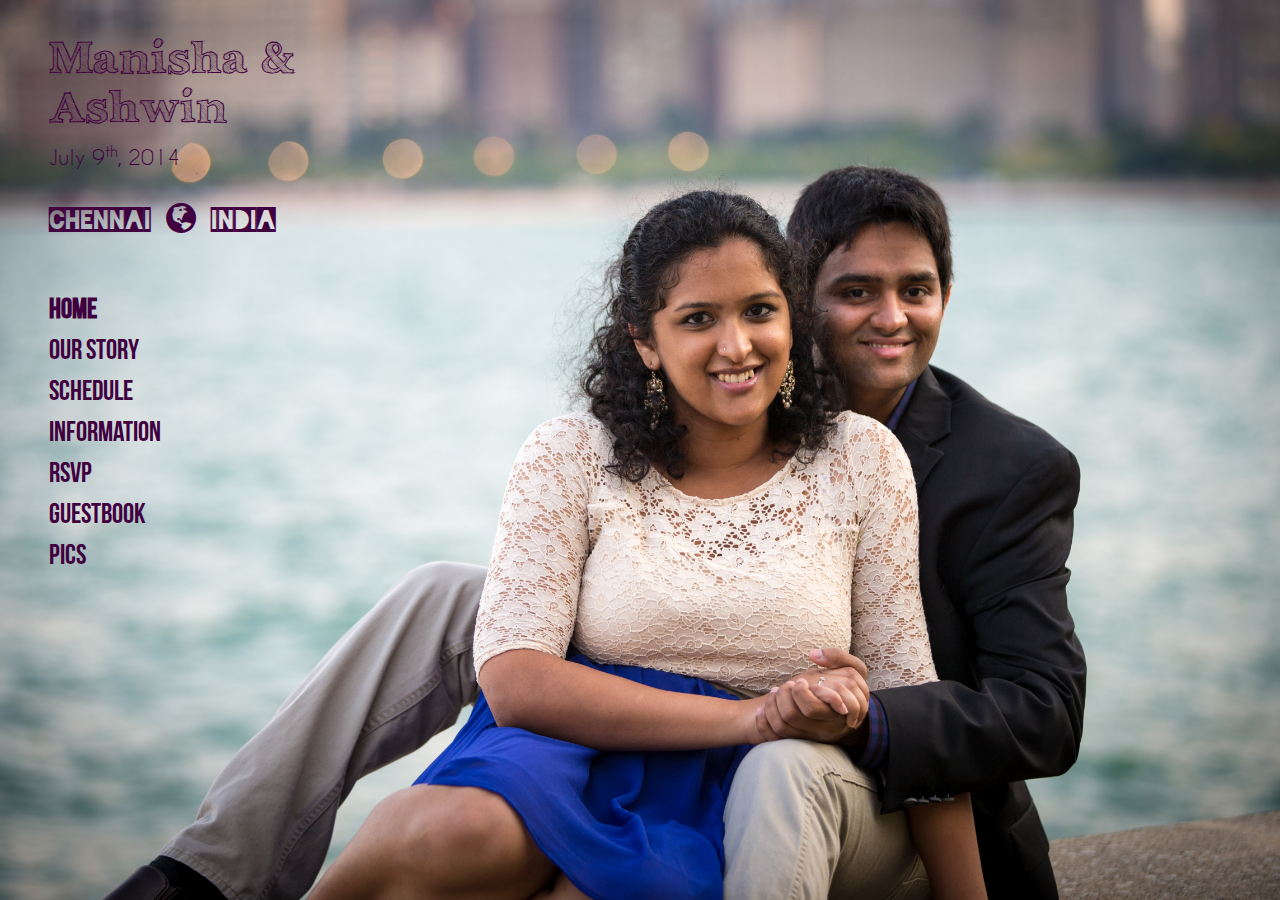
==== index.html @ 6dce94f0 "Adding subdirectories to repo." ====
<!DOCTYPE html>
<html lang="en">
	<head>
		<meta charset="utf-8">
		<meta http-equiv="X-UA-Compatible" content="IE=edge">
		<meta name="viewport" content="width=device-width, initial-scale=1">
		<title>M | A </title>

		<!-- Bootstrap -->
		<link href="css/bootstrap.css" rel="stylesheet">
		<link href="css/bootstrap-theme.css" rel="stylesheet">
		<link href="css/simple.css" rel="stylesheet">
	</head>
	<body>
		<div class = "container"> <!-- col-xs-12 col-sm-12 col-md-12 col-lg-12  -->
			<div class = "row">
				<div class="col-xs-3 col-sm-3 col-md-3 col-lg-3 purple">
					<div class = "row">
						<h1 class="names">Manisha  &  Ashwin</h1>
						<p class = "date"> July 9<sup>th</sup>, 2014</p>
					</div>
					<div class = "row place">
						<h2>Chennai <span class="glyphicon glyphicon-globe "></span> India</h2>
					</div>
					<div class = "row links">
						<ul class="nav nav-tabs nav-stacked">
							<li class="active" id="home">HOME</li>
							<li id="story">OUR STORY</li>
							<li id="sched">SCHEDULE</li>
							<li id="info">INFORMATION</li>
							<li id="rsvp">RSVP</li>
							<li id="gb">GUESTBOOK</li>
							<li id="pics">PICS</li>
						</ul>
					</div>
				</div>
				<div class="col-lg-9 col-md-9 col-sm-9 col-xs-9 content flash">
				
				</div>
			</div>
		</div>

		<script src="https://ajax.googleapis.com/ajax/libs/jquery/1.11.0/jquery.min.js"></script>
		<script src="js/bootstrap.js"></script>
		<script src="js/modal.js"></script>
		<script src="js/carousel.js"></script>
		<script src="js/transition.js"></script>
		<script src="js/script.js"></script>
	</body>
</html>
---- css/simple.css ----
body, div, row{
background-color: rgba(255, 255, 255, 0);
/*display: inline-block; */
}

row {
display: inline-block;
}

html {
padding: 1% 1% 0% 0%;
  background: url(../pics/export-11.jpg) no-repeat center center fixed; 
  -webkit-background-size: cover;
  -moz-background-size: cover;
  -o-background-size: cover;
  background-size: cover;
}

@font-face {
  font-family: KGSecondChancesSketch;
  src: url(../fonts/KGSecondChancesSketch.woff) format('woff'), url(../fonts/KGSecondChancesSketch.ttf) format('truetype');
}

@font-face {
  font-family: KGSecondChancesSolid;
  src: url(../fonts/KGSecondChancesSolid.woff) format('woff'), url(../fonts/KGSecondChancesSolid.ttf) format('truetype');
}

@font-face {
  font-family: LoveYaLikeASister;
  src: url(../fonts/LoveYaLikeASister.woff) format('woff'), url(../fonts/LoveYaLikeASister.ttf) format('truetype');
}

@font-face {
font-family: urban;
src: url(../fonts/urban.woff) format('woff'), url(../fonts/urban.ttf) format('truetype');
}
  
@font-face {
font-family: Archistico_Bold;
src: url(../fonts/Archistico_Bold.woff) format('woff'), url(../fonts/Archistico_Bold.ttf) format('truetype');
}

@font-face {
font-family: Archistico_Simple;
src: url(../fonts/Archistico_Simple.woff) format('woff'), url(../fonts/Archistico_Simple.ttf) format('truetype');
}

@font-face {
font-family: Blackout-Midnight;
src: url(../fonts/Blackout-Midnight.woff) format('woff'), url(../fonts/Blackout-Midnight.ttf) format('truetype');
}

@font-face {
font-family: Blackout-2am;
src: url(../fonts/Blackout-2am.woff) format('woff'), url(../fonts/Blackout-2am.ttf) format('truetype');
}

@font-face {
font-family: CaviarDreams;
src: url(../fonts/CaviarDreams.woff) format('woff'), url(../fonts/CaviarDreams.ttf) format('truetype');
}

@font-face {
font-family: CaviarDreamsBold;
src: url(../fonts/CaviarDreamsBold.woff) format('woff'), url(../fonts/CaviarDreamsBold.ttf) format('truetype');
}

@font-face {
font-family: BebasNeue;
src: url(../fonts/BebasNeue.woff) format('woff'), url(../fonts/BebasNeue.ttf) format('truetype');
}
 
.KGSecondChancesSketch {
background-color: rgba(112,112,112, 0.0);
font-family: 'KGSecondChancesSketch', Serif, Arial, Ubuntu;
}

.KGSecondChancesSolid {
background-color: rgba(112,112,112, 0.0);
font-family: 'KGSecondChancesSolid', Serif, Arial, Ubuntu;
}

.LoveYaLikeASister {
background-color: rgba(112,112,112, 0.0);
font-family: 'LoveYaLikeASister', Serif, Arial, Ubuntu;
}

.Urban {
background-color: rgba(112,112,112, 0.0);
font-family: 'Urban', Serif, Arial, Ubuntu;
font-weight: 'Strong';
}

.Archistico_Bold {
background-color: rgba(112,112,112, 0.0);
font-family: 'Archistico_Bold', Serif, Arial, Ubuntu;
}

.Archistico_Simple {
background-color: rgba(112,112,112, 0.0);
font-family: 'Archistico_Simple', Serif, Arial, Ubuntu;
}

.Blackout-Midnight {
background-color: rgba(112,112,112, 0.0);
font-family: 'Blackout-Midnight', Serif, Arial, Ubuntu;
}

.Blackout-2am {
background-color: rgba(112,112,112, 0.0);
font-family: 'Blackout-2am', Serif, Arial, Ubuntu;
}

.CaviarDreams {
background-color: rgba(112,112,112, 0.0);
font-family: 'CaviarDreams', Serif, Arial, Ubuntu;
}

.CaviarDreamsBold {
background-color: rgba(112,112,112, 0.0);
font-family: 'CaviarDreamsBold', Serif, Arial, Ubuntu;
}

.BebasNeue {
background-color: rgba(112,112,112, 0.0);
font-family: 'BebasNeue', Serif, Arial, Ubuntu;
}

.purple {
color: rgba(64,0,64,1);
}

.names {
font-family: 'Archistico_Bold', Calibri, Ubuntu, Arial;
font-size: 3.21em; /*font size = 45 px, base h1 font size = 38.5*/
}

.date {
font-size: 1.5em;
font-family: 'CaviarDreams', Open Sans Condensed , Ubuntu;
}

.place {
font-size: 1.3em;
font-family: 'Blackout-2am', Ubuntu;
}

.downsize {
font-size: 0.7em;
}

.links {
font-family: 'BebasNeue';
font-size: 2em;
padding: 15% 0% 0% 0%;
position: relative;

}

a {
color: rgba(64,0,64,1.0);
background-color: transparent;
}

a:link,
a:visited {
color: rgba(64,0,64,1);
}


.nav-tabs {
  border-bottom: transparent;
}

.nav > li :hover,
.nav > li :focus {
cursor: pointer;
text-decoration: underline;
background-color: transparent;
border-color: transparent;
border-bottom-color: transparent;
}

.nav-tabs > li.active {
  color: #400040;
  cursor: default;
  background-color: transparent;
  border: transparent;
  border-bottom-color: transparent;
  font-weight:bold;
}

.content{
border-radius: 10px;
}

.thumbs {
display: inline-block;
padding: 5%;
}

img{
border-color: #ffffff;
border-style: solid;
}
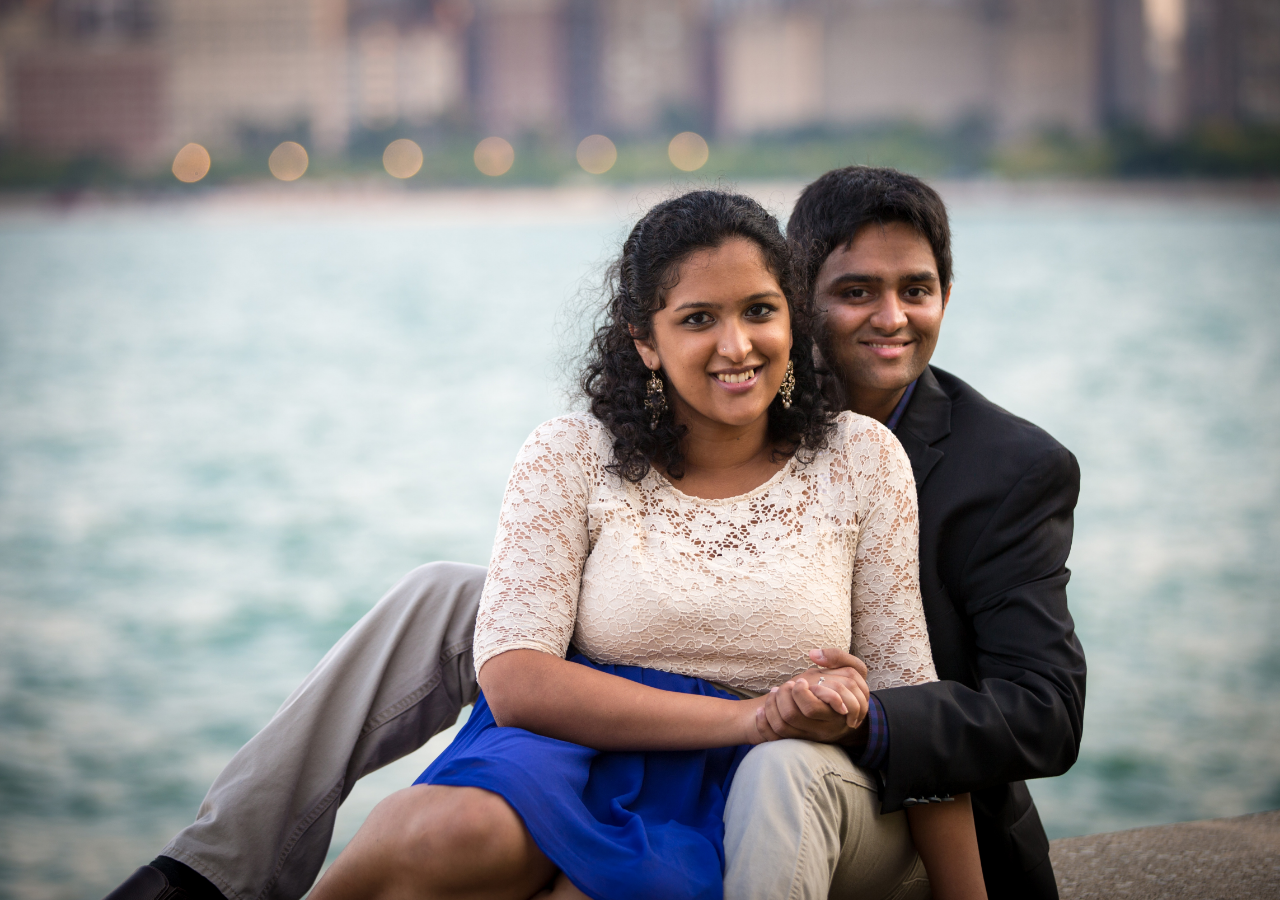
==== commit 4f1ee3f0: "reading content from xml via php" ====
--- a/index.html
+++ b/index.html
@@ -13,33 +13,8 @@
 	</head>
 	<body>
 		<div class = "container"> <!-- col-xs-12 col-sm-12 col-md-12 col-lg-12  -->
-			<div class = "row">
-				<div class="col-xs-3 col-sm-3 col-md-3 col-lg-3 purple">
-					<div class = "row">
-						<h1 class="names">Manisha  &  Ashwin</h1>
-						<p class = "date"> July 9<sup>th</sup>, 2014</p>
-					</div>
-					<div class = "row place">
-						<h2>Chennai <span class="glyphicon glyphicon-globe "></span> India</h2>
-					</div>
-					<div class = "row links">
-						<ul class="nav nav-tabs nav-stacked">
-							<li class="active" id="home">HOME</li>
-							<li id="story">OUR STORY</li>
-							<li id="sched">SCHEDULE</li>
-							<li id="info">INFORMATION</li>
-							<li id="rsvp">RSVP</li>
-							<li id="gb">GUESTBOOK</li>
-							<li id="pics">PICS</li>
-						</ul>
-					</div>
-				</div>
-				<div class="col-lg-9 col-md-9 col-sm-9 col-xs-9 content flash">
-				
-				</div>
-			</div>
+
 		</div>
-
 		<script src="https://ajax.googleapis.com/ajax/libs/jquery/1.11.0/jquery.min.js"></script>
 		<script src="js/bootstrap.js"></script>
 		<script src="js/modal.js"></script>
